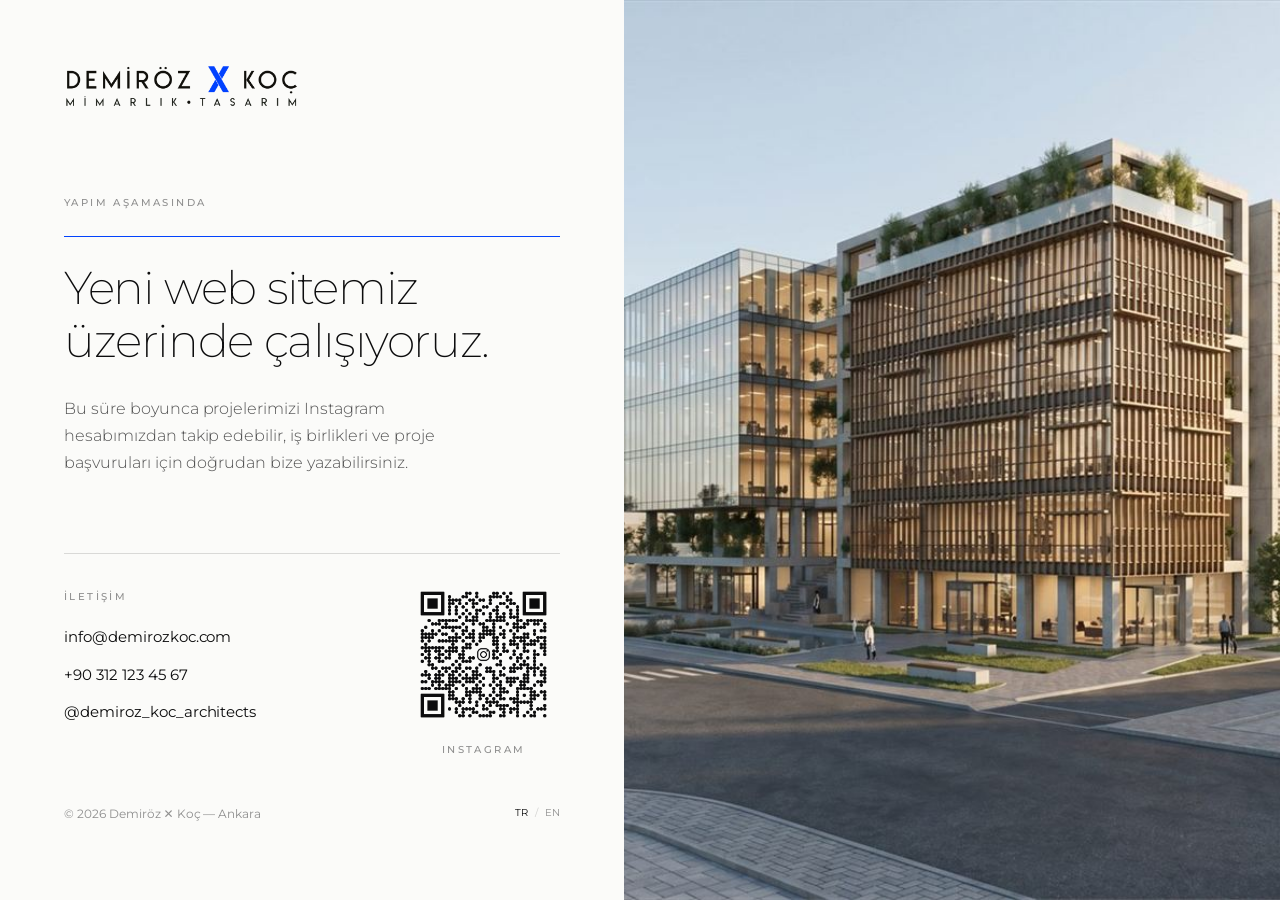
==== hold/index.html @ 9e687694 "﻿Yapim asamasinda sayfasi + Pages is akisi - hold/ : tek dosyalik bekleme sayfasi, harici bagimlilik" ====
<!DOCTYPE html>
<html lang="tr">
<head>
<meta charset="utf-8">
<meta name="viewport" content="width=device-width, initial-scale=1">
<title>Demiröz ✕ Koç — Mimarlık • Tasarım</title>
<meta name="description" content="Demiröz ✕ Koç Mimarlık • Tasarım. Yeni web sitemiz yapım aşamasında.">
<meta name="robots" content="index, follow">
<link rel="icon" href="assets/favicon.svg" type="image/svg+xml">
<link rel="preconnect" href="https://fonts.googleapis.com">
<link rel="preconnect" href="https://fonts.gstatic.com" crossorigin>
<link href="https://fonts.googleapis.com/css2?family=Montserrat:wght@200;300;400;500&display=swap" rel="stylesheet">
<meta property="og:title" content="Demiröz ✕ Koç — Mimarlık • Tasarım">
<meta property="og:description" content="Yeni web sitemiz yapım aşamasında.">
<meta property="og:image" content="assets/gorsel.jpg">
<meta property="og:type" content="website">

<style>
:root {
  --ink:   #0C0C0D;
  --ink-70:rgba(12,12,13,.70);
  --ink-45:rgba(12,12,13,.45);
  --paper: #FBFBF9;
  --blue:  #0243FC;
  --line:  rgba(12,12,13,.14);
  --ease:  cubic-bezier(.22,1,.36,1);
}
*,*::before,*::after { box-sizing: border-box; }
html { -webkit-text-size-adjust: 100%; }
body {
  margin: 0;
  min-height: 100svh;
  background: var(--paper);
  color: var(--ink);
  font-family: "Montserrat", "Century Gothic", system-ui, sans-serif;
  font-size: .9375rem;
  line-height: 1.78;
  font-weight: 400;
  letter-spacing: -.002em;
  -webkit-font-smoothing: antialiased;
  -moz-osx-font-smoothing: grayscale;
}
img { display: block; max-width: 100%; height: auto; }
a { color: inherit; text-decoration: none; }
button { font: inherit; color: inherit; background: none; border: 0; cursor: pointer; }
::selection { background: var(--blue); color: #fff; }
:focus-visible { outline: 1.5px solid var(--blue); outline-offset: 4px; }

/* ---------- Layout: text left, image right ---------- */
.wrap {
  min-height: 100svh;
  display: grid;
  grid-template-rows: 1fr auto;
  /* minmax(0,…) — an auto track takes the image's intrinsic width as its
     min-content size, which pushes the layout wider than the viewport */
  grid-template-columns: minmax(0, 1fr);
}
@media (min-width: 60rem) {
  .wrap {
    grid-template-rows: none;
    grid-template-columns: minmax(0, 1fr) minmax(0, 1.05fr);
  }
}
.panel, .media { min-width: 0; }

.panel {
  display: flex;
  flex-direction: column;
  padding: clamp(1.75rem, 5vw, 4.5rem);
  min-height: 60svh;
}
@media (min-width: 60rem) { .panel { min-height: 100svh; } }

.brand img { height: clamp(1.9rem, 4.2vw, 2.75rem); width: auto; }

.middle { margin-top: auto; padding-block: clamp(2.5rem, 6vh, 4rem); }

.label {
  font-size: .625rem;
  font-weight: 500;
  letter-spacing: .24em;
  text-transform: uppercase;
  color: var(--ink-45);
}

/* The rule slowly fills — a quiet "in progress" signal, no spinner needed */
.rule {
  position: relative;
  height: 1px;
  background: var(--line);
  margin: 1.5rem 0;
  overflow: hidden;
}
.rule::after {
  content: "";
  position: absolute;
  inset: 0;
  background: var(--blue);
  transform-origin: left;
  animation: fill 4.5s var(--ease) infinite;
}
@keyframes fill {
  0%   { transform: scaleX(0);   opacity: 1; }
  55%  { transform: scaleX(1);   opacity: 1; }
  85%  { transform: scaleX(1);   opacity: 0; }
  100% { transform: scaleX(0);   opacity: 0; }
}

h1 {
  margin: 0;
  font-weight: 200;
  font-size: clamp(1.75rem, 3.6vw, 3.1rem);
  line-height: 1.16;
  letter-spacing: -.03em;
  max-width: 15ch;
}
.lede {
  margin: 1.75rem 0 0;
  font-weight: 300;
  font-size: clamp(1rem, 1.25vw, 1.125rem);
  line-height: 1.68;
  color: var(--ink-70);
  max-width: 38ch;
}

.foot { margin-top: auto; }
.foot__rule { height: 1px; background: var(--line); margin-bottom: 1.5rem; }

.foot__cols {
  display: flex;
  flex-wrap: wrap;
  gap: 1.75rem 2.5rem;
  align-items: flex-start;
  justify-content: space-between;
}
.contact { display: grid; gap: .55rem; }

/* Kept at 148px+: below roughly 140px the code stops reading reliably
   when a phone camera is pointed at a screen. */
.qr {
  flex: 0 0 auto;
  display: grid;
  gap: .6rem;
  justify-items: center;
}
.qr img {
  width: clamp(9.25rem, 12vw, 10.5rem);
  height: auto;
  display: block;
}
.qr .label { transition: color .35s var(--ease); }
.qr:hover .label { color: var(--ink); }
.contact a {
  position: relative;
  display: inline-block;
  width: fit-content;
  padding-bottom: 2px;
}
.contact a::after {
  content: "";
  position: absolute; left: 0; bottom: 0;
  width: 100%; height: 1px;
  background: currentColor;
  transform: scaleX(0);
  transform-origin: left;
  transition: transform .55s var(--ease);
}
.contact a:hover::after { transform: scaleX(1); }

.bottom {
  display: flex;
  flex-wrap: wrap;
  gap: .75rem 1.5rem;
  justify-content: space-between;
  align-items: center;
  margin-top: 2rem;
}
.small { font-size: .75rem; color: var(--ink-45); }

.lang { display: flex; gap: .4rem; align-items: center; font-size: .625rem; letter-spacing: .14em; color: var(--ink-45); }
.lang button { padding: .2rem 0; transition: color .35s; }
.lang button[aria-pressed="true"] { color: var(--ink); }
.lang .sep { opacity: .4; }

/* ---------- Image ---------- */
.media { position: relative; background: #101012; overflow: hidden; min-height: 40svh; }
@media (min-width: 60rem) { .media { min-height: 100svh; } }
.media img {
  width: 100%; height: 100%;
  object-fit: cover;
  transform: scale(1.05);
  animation: drift 24s var(--ease) forwards;
}
@keyframes drift { to { transform: scale(1); } }

/* Reveal */
.up { opacity: 0; transform: translateY(1rem); animation: up 1s var(--ease) forwards; }
.up:nth-child(1) { animation-delay: .05s; }
.d1 { animation-delay: .18s; }
.d2 { animation-delay: .28s; }
.d3 { animation-delay: .38s; }
@keyframes up { to { opacity: 1; transform: none; } }

@media (prefers-reduced-motion: reduce) {
  *, *::before, *::after {
    animation-duration: .01ms !important;
    animation-iteration-count: 1 !important;
    transition-duration: .01ms !important;
  }
  .up { opacity: 1; transform: none; }
  .rule::after { transform: scaleX(1); }
}
</style>
</head>
<body>

<div class="wrap">
  <div class="panel">

    <a class="brand up" href="/" aria-label="Demiröz ✕ Koç">
      <img src="assets/logo-tr.png"
           data-src-tr="assets/logo-tr.png"
           data-src-en="assets/logo-en.png"
           alt="Demiröz ✕ Koç Mimarlık • Tasarım">
    </a>

    <div class="middle">
      <p class="label up d1" data-i18n="label">Yapım Aşamasında</p>
      <div class="rule up d1" aria-hidden="true"></div>
      <h1 class="up d2" data-i18n="h1">Yeni web sitemiz üzerinde çalışıyoruz.</h1>
      <p class="lede up d3" data-i18n="lede">Bu süre boyunca projelerimizi Instagram hesabımızdan takip edebilir, iş birlikleri ve proje başvuruları için doğrudan bize yazabilirsiniz.</p>
    </div>

    <div class="foot up d3">
      <div class="foot__rule"></div>
      <div class="foot__cols">
        <div class="contact">
          <p class="label" data-i18n="contactLabel">İletişim</p>
          <a href="mailto:info@demirozkoc.com">info@demirozkoc.com</a>
          <a href="tel:+903121234567">+90 312 123 45 67</a>
          <a href="https://instagram.com/demiroz_koc_architects" target="_blank" rel="noopener">@demiroz_koc_architects</a>
        </div>

        <a class="qr" href="https://instagram.com/demiroz_koc_architects" target="_blank" rel="noopener">
          <img src="assets/qr-instagram.png" alt="Instagram hesabımıza gitmek için kodu okutun" width="1080" height="1080">
          <span class="label" data-i18n="qrLabel">Instagram</span>
        </a>
      </div>
      <div class="bottom">
        <p class="small">© <span id="year">2026</span> Demiröz ✕ Koç — <span data-i18n="city">Ankara</span></p>
        <span class="lang" role="group" aria-label="Dil / Language">
          <button type="button" data-lang="tr" aria-pressed="true">TR</button>
          <span class="sep" aria-hidden="true">/</span>
          <button type="button" data-lang="en" aria-pressed="false">EN</button>
        </span>
      </div>
    </div>

  </div>

  <div class="media">
    <img src="assets/gorsel.jpg" alt="Zabjelo Kültür ve Toplum Merkezi — Podgorica">
  </div>
</div>

<script>
(function () {
  document.getElementById('year').textContent = new Date().getFullYear();

  var EN = {
    label: "Under Construction",
    h1: "We are working on our new website.",
    lede: "In the meantime you can follow our projects on Instagram, or write to us directly for collaborations and project enquiries.",
    contactLabel: "Contact",
    qrLabel: "Instagram",
    city: "Ankara"
  };

  var nodes = document.querySelectorAll('[data-i18n]');
  var TR = {};
  nodes.forEach(function (n) { TR[n.getAttribute('data-i18n')] = n.textContent; });

  var trTitle = document.title;
  var enTitle = "Demiröz ✕ Koç — Architecture & Design";

  function apply(lang) {
    var dict = lang === 'en' ? EN : TR;
    nodes.forEach(function (n) {
      var k = n.getAttribute('data-i18n');
      if (dict[k] != null) n.textContent = dict[k];
    });
    document.querySelectorAll('[data-src-tr][data-src-en]').forEach(function (img) {
      img.src = img.getAttribute(lang === 'en' ? 'data-src-en' : 'data-src-tr');
    });
    document.documentElement.lang = lang;
    document.title = lang === 'en' ? enTitle : trTitle;
    document.querySelectorAll('[data-lang]').forEach(function (b) {
      b.setAttribute('aria-pressed', String(b.getAttribute('data-lang') === lang));
    });
    try { localStorage.setItem('dk-lang', lang); } catch (e) {}
  }

  document.querySelectorAll('[data-lang]').forEach(function (b) {
    b.addEventListener('click', function () { apply(b.getAttribute('data-lang')); });
  });

  try { if (localStorage.getItem('dk-lang') === 'en') apply('en'); } catch (e) {}
})();
</script>
</body>
</html>
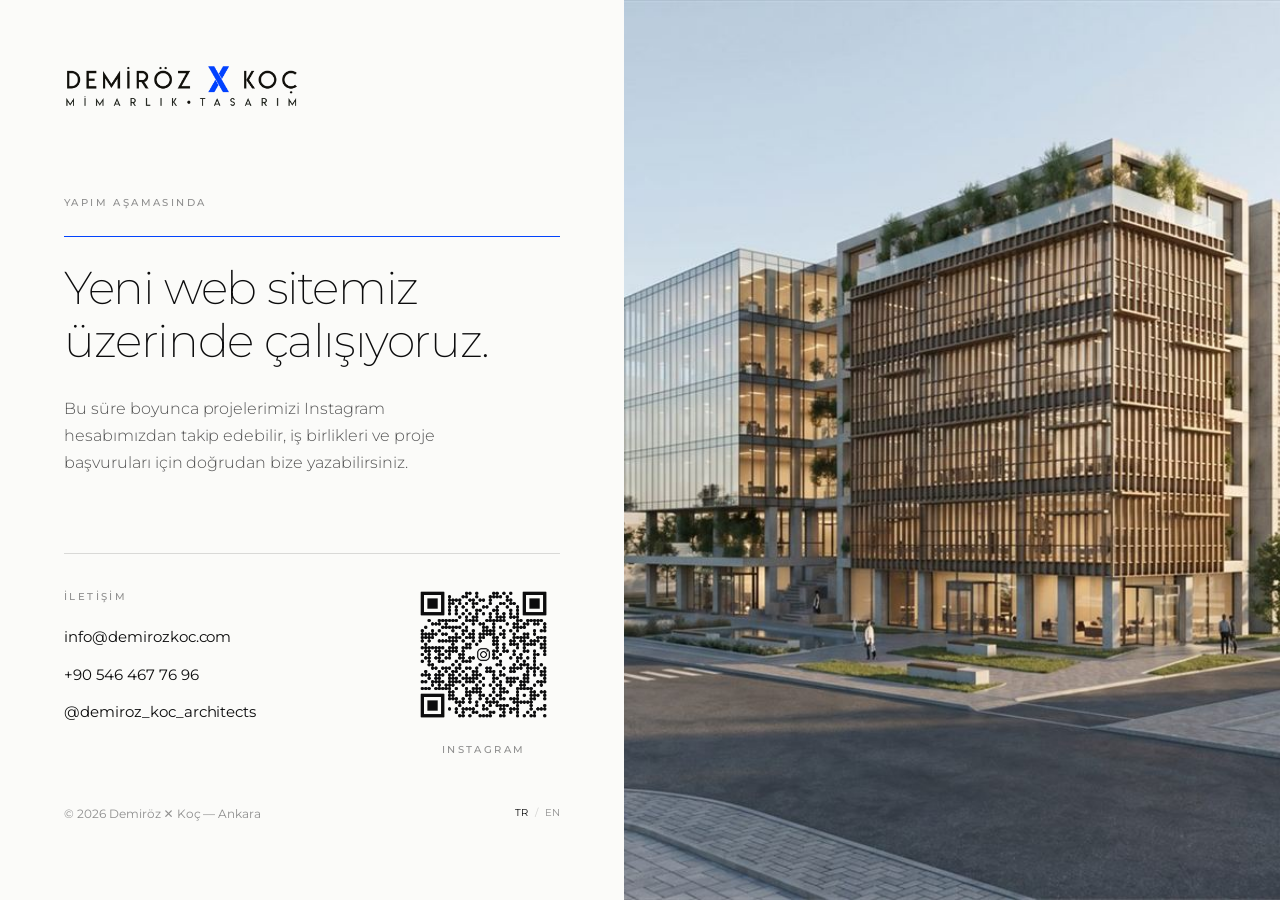
==== commit 459b989c: "﻿Gercek telefon numarasi eklendi +90 546 467 76 96 tum sayfalara ve bekleme sayfasina islendi. E-pos" ====
--- a/hold/index.html
+++ b/hold/index.html
@@ -237,7 +237,7 @@
         <div class="contact">
           <p class="label" data-i18n="contactLabel">İletişim</p>
           <a href="mailto:info@demirozkoc.com">info@demirozkoc.com</a>
-          <a href="tel:+903121234567">+90 312 123 45 67</a>
+          <a href="tel:+905464677696">+90 546 467 76 96</a>
           <a href="https://instagram.com/demiroz_koc_architects" target="_blank" rel="noopener">@demiroz_koc_architects</a>
         </div>
 
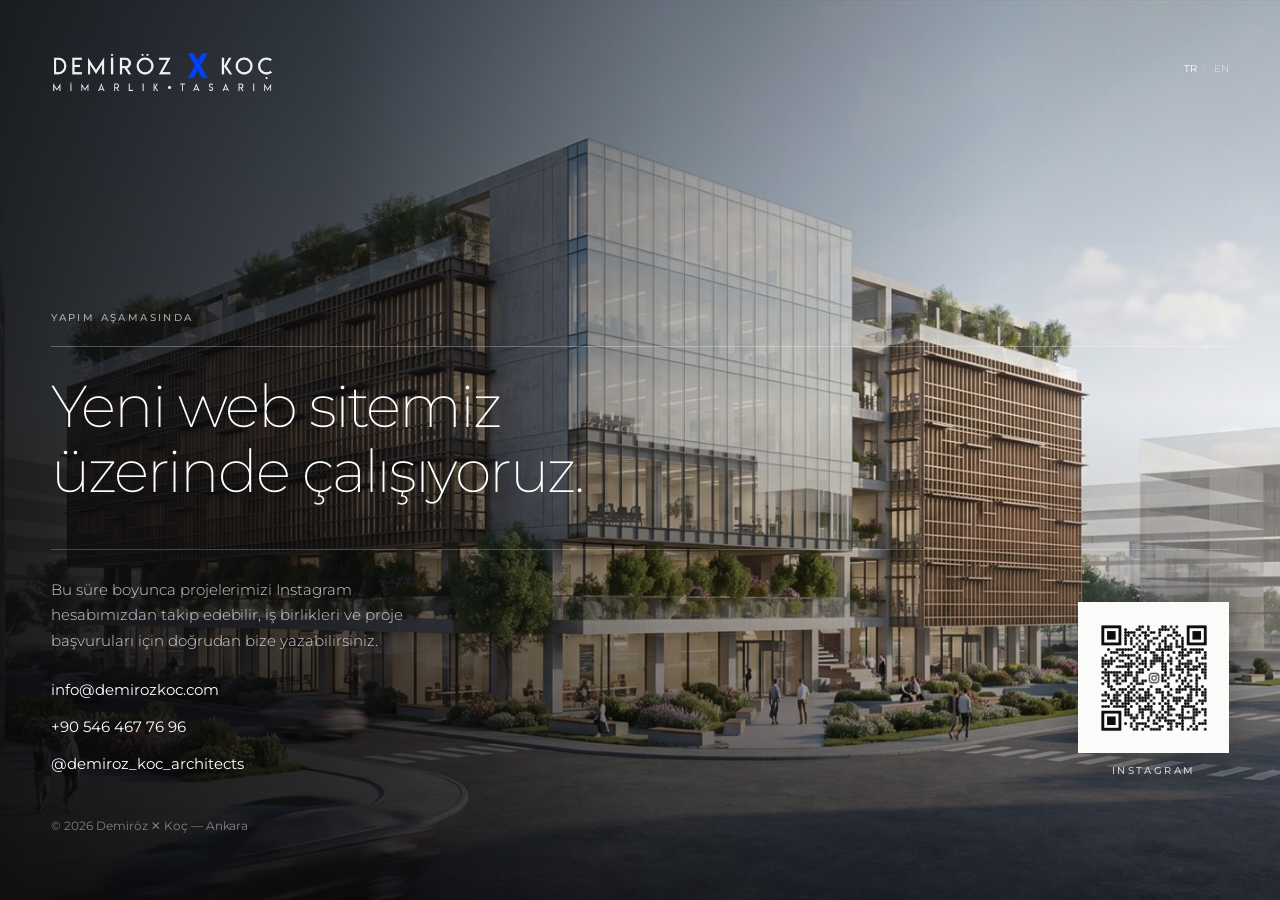
==== commit 9566de12: "﻿Anasayfa slayti, proje kunyesi, galeri ve kategori duzeni Anasayfa - Hero artik 5 render slayti (3," ====
--- a/hold/index.html
+++ b/hold/index.html
@@ -17,189 +17,196 @@
 
 <style>
 :root {
-  --ink:   #0C0C0D;
-  --ink-70:rgba(12,12,13,.70);
-  --ink-45:rgba(12,12,13,.45);
-  --paper: #FBFBF9;
-  --blue:  #0243FC;
-  --line:  rgba(12,12,13,.14);
-  --ease:  cubic-bezier(.22,1,.36,1);
+  --blue: #0243FC;
+  --ink:  #0C0C0D;
+  --paper:#FBFBF9;
+  --ease: cubic-bezier(.22,1,.36,1);
 }
 *,*::before,*::after { box-sizing: border-box; }
 html { -webkit-text-size-adjust: 100%; }
 body {
   margin: 0;
   min-height: 100svh;
-  background: var(--paper);
-  color: var(--ink);
+  background: #0E0F11;
+  color: #fff;
   font-family: "Montserrat", "Century Gothic", system-ui, sans-serif;
   font-size: .9375rem;
   line-height: 1.78;
-  font-weight: 400;
   letter-spacing: -.002em;
   -webkit-font-smoothing: antialiased;
   -moz-osx-font-smoothing: grayscale;
+  overflow-x: hidden;
 }
 img { display: block; max-width: 100%; height: auto; }
 a { color: inherit; text-decoration: none; }
 button { font: inherit; color: inherit; background: none; border: 0; cursor: pointer; }
 ::selection { background: var(--blue); color: #fff; }
-:focus-visible { outline: 1.5px solid var(--blue); outline-offset: 4px; }
-
-/* ---------- Layout: text left, image right ---------- */
-.wrap {
+:focus-visible { outline: 1.5px solid #fff; outline-offset: 4px; }
+
+/* ---------- Full-bleed stage ---------- */
+.stage {
+  position: relative;
   min-height: 100svh;
-  display: grid;
-  grid-template-rows: 1fr auto;
-  /* minmax(0,…) — an auto track takes the image's intrinsic width as its
-     min-content size, which pushes the layout wider than the viewport */
-  grid-template-columns: minmax(0, 1fr);
-}
-@media (min-width: 60rem) {
-  .wrap {
-    grid-template-rows: none;
-    grid-template-columns: minmax(0, 1fr) minmax(0, 1.05fr);
-  }
-}
-.panel, .media { min-width: 0; }
-
-.panel {
   display: flex;
   flex-direction: column;
-  padding: clamp(1.75rem, 5vw, 4.5rem);
-  min-height: 60svh;
-}
-@media (min-width: 60rem) { .panel { min-height: 100svh; } }
-
-.brand img { height: clamp(1.9rem, 4.2vw, 2.75rem); width: auto; }
-
-.middle { margin-top: auto; padding-block: clamp(2.5rem, 6vh, 4rem); }
+  padding: clamp(1.5rem, 4vw, 3.5rem);
+  isolation: isolate;
+  overflow: hidden;
+}
+.stage__media { position: absolute; inset: 0; z-index: -2; }
+.stage__media img {
+  width: 100%; height: 100%;
+  object-fit: cover;
+  transform: scale(1.06);
+  animation: drift 26s var(--ease) forwards;
+}
+@keyframes drift { to { transform: scale(1); } }
+
+/* Two scrims. The horizontal one does the real work: the type is all
+   left-aligned, so shading the left third buys contrast while leaving the
+   right side of the render clean. A daylight image can't carry white type
+   on a flat overlay without going muddy. */
+.stage::after {
+  content: "";
+  position: absolute; inset: 0; z-index: -1;
+  background:
+    linear-gradient(to right,
+      rgba(8,8,10,.86) 0%,
+      rgba(8,8,10,.66) 26%,
+      rgba(8,8,10,.28) 52%,
+      rgba(8,8,10,.02) 78%,
+      rgba(8,8,10,0)   100%),
+    linear-gradient(to top,
+      rgba(8,8,10,.62) 0%,
+      rgba(8,8,10,.22) 26%,
+      rgba(8,8,10,0)   55%,
+      rgba(8,8,10,.24) 100%);
+}
+
+/* ---------- Top bar ---------- */
+.top {
+  display: flex;
+  align-items: flex-start;
+  justify-content: space-between;
+  gap: 1.5rem;
+}
+.brand img { height: clamp(1.75rem, 3.4vw, 2.6rem); width: auto; }
+
+.lang {
+  display: flex; gap: .4rem; align-items: center;
+  font-size: .625rem; letter-spacing: .14em;
+  color: rgba(255,255,255,.5);
+  padding-top: .35rem;
+}
+.lang button { padding: .2rem 0; transition: color .35s; }
+.lang button[aria-pressed="true"] { color: #fff; }
+.lang .sep { opacity: .4; }
+
+/* ---------- Bottom content ---------- */
+.foot { margin-top: auto; padding-top: clamp(3rem, 10vh, 7rem); }
 
 .label {
   font-size: .625rem;
   font-weight: 500;
   letter-spacing: .24em;
   text-transform: uppercase;
-  color: var(--ink-45);
-}
-
-/* The rule slowly fills — a quiet "in progress" signal, no spinner needed */
-.rule {
-  position: relative;
+  color: rgba(255,255,255,.62);
+}
+
+.datum {
   height: 1px;
-  background: var(--line);
-  margin: 1.5rem 0;
-  overflow: hidden;
-}
-.rule::after {
-  content: "";
-  position: absolute;
-  inset: 0;
-  background: var(--blue);
+  background: rgba(255,255,255,.28);
+  margin: 1.25rem 0 clamp(1.25rem, 3vh, 2rem);
+  transform: scaleX(0);
   transform-origin: left;
-  animation: fill 4.5s var(--ease) infinite;
-}
-@keyframes fill {
-  0%   { transform: scaleX(0);   opacity: 1; }
-  55%  { transform: scaleX(1);   opacity: 1; }
-  85%  { transform: scaleX(1);   opacity: 0; }
-  100% { transform: scaleX(0);   opacity: 0; }
-}
+  animation: datum 1.5s var(--ease) .3s forwards;
+}
+@keyframes datum { to { transform: scaleX(1); } }
 
 h1 {
   margin: 0;
   font-weight: 200;
-  font-size: clamp(1.75rem, 3.6vw, 3.1rem);
-  line-height: 1.16;
-  letter-spacing: -.03em;
-  max-width: 15ch;
-}
-.lede {
-  margin: 1.75rem 0 0;
-  font-weight: 300;
-  font-size: clamp(1rem, 1.25vw, 1.125rem);
-  line-height: 1.68;
-  color: var(--ink-70);
-  max-width: 38ch;
-}
-
-.foot { margin-top: auto; }
-.foot__rule { height: 1px; background: var(--line); margin-bottom: 1.5rem; }
-
-.foot__cols {
+  font-size: clamp(1.9rem, 4.6vw, 4.25rem);
+  line-height: 1.1;
+  letter-spacing: -.035em;
+  max-width: 17ch;
+}
+
+.cols {
+  margin-top: clamp(2rem, 5vh, 3.25rem);
+  padding-top: clamp(1.25rem, 3vh, 2rem);
+  border-top: 1px solid rgba(255,255,255,.22);
   display: flex;
   flex-wrap: wrap;
-  gap: 1.75rem 2.5rem;
-  align-items: flex-start;
+  gap: 1.75rem clamp(2rem, 5vw, 4rem);
+  align-items: flex-end;
   justify-content: space-between;
 }
-.contact { display: grid; gap: .55rem; }
-
-/* Kept at 148px+: below roughly 140px the code stops reading reliably
-   when a phone camera is pointed at a screen. */
+.lede {
+  margin: 0;
+  font-weight: 300;
+  font-size: clamp(.9375rem, 1.15vw, 1.0625rem);
+  line-height: 1.7;
+  color: rgba(255,255,255,.80);
+  max-width: 36ch;
+}
+.contact { display: grid; gap: .5rem; }
+.contact a { position: relative; display: inline-block; width: fit-content; padding-bottom: 2px; }
+.contact a::after {
+  content: ""; position: absolute; left: 0; bottom: 0;
+  width: 100%; height: 1px; background: currentColor;
+  transform: scaleX(0); transform-origin: left;
+  transition: transform .55s var(--ease);
+}
+.contact a:hover::after { transform: scaleX(1); }
+
+/* The code has to stay dark-on-light to scan, so it gets its own paper tile
+   rather than being inverted onto the photograph. */
 .qr {
   flex: 0 0 auto;
   display: grid;
-  gap: .6rem;
+  gap: .55rem;
   justify-items: center;
 }
-.qr img {
-  width: clamp(9.25rem, 12vw, 10.5rem);
-  height: auto;
+.qr__tile {
+  background: var(--paper);
+  padding: .7rem;
   display: block;
 }
-.qr .label { transition: color .35s var(--ease); }
-.qr:hover .label { color: var(--ink); }
-.contact a {
-  position: relative;
-  display: inline-block;
-  width: fit-content;
-  padding-bottom: 2px;
-}
-.contact a::after {
-  content: "";
-  position: absolute; left: 0; bottom: 0;
-  width: 100%; height: 1px;
-  background: currentColor;
-  transform: scaleX(0);
-  transform-origin: left;
-  transition: transform .55s var(--ease);
-}
-.contact a:hover::after { transform: scaleX(1); }
-
-.bottom {
-  display: flex;
-  flex-wrap: wrap;
-  gap: .75rem 1.5rem;
-  justify-content: space-between;
-  align-items: center;
-  margin-top: 2rem;
-}
-.small { font-size: .75rem; color: var(--ink-45); }
-
-.lang { display: flex; gap: .4rem; align-items: center; font-size: .625rem; letter-spacing: .14em; color: var(--ink-45); }
-.lang button { padding: .2rem 0; transition: color .35s; }
-.lang button[aria-pressed="true"] { color: var(--ink); }
-.lang .sep { opacity: .4; }
-
-/* ---------- Image ---------- */
-.media { position: relative; background: #101012; overflow: hidden; min-height: 40svh; }
-@media (min-width: 60rem) { .media { min-height: 100svh; } }
-.media img {
-  width: 100%; height: 100%;
-  object-fit: cover;
-  transform: scale(1.05);
-  animation: drift 24s var(--ease) forwards;
-}
-@keyframes drift { to { transform: scale(1); } }
+.qr__tile img { width: clamp(8rem, 10vw, 9.5rem); height: auto; }
+.qr .label { color: rgba(255,255,255,.75); transition: color .35s var(--ease); }
+.qr:hover .label { color: #fff; }
+/* Sits over the clear part of the render, so it carries its own shadow */
+.qr__tile { box-shadow: 0 2px 40px rgba(8,8,10,.35); }
+
+.copy {
+  margin-top: clamp(1.5rem, 4vh, 2.5rem);
+  font-size: .75rem;
+  color: rgba(255,255,255,.45);
+}
 
 /* Reveal */
 .up { opacity: 0; transform: translateY(1rem); animation: up 1s var(--ease) forwards; }
-.up:nth-child(1) { animation-delay: .05s; }
-.d1 { animation-delay: .18s; }
-.d2 { animation-delay: .28s; }
-.d3 { animation-delay: .38s; }
+.d0 { animation-delay: .06s; }
+.d1 { animation-delay: .20s; }
+.d2 { animation-delay: .32s; }
+.d3 { animation-delay: .44s; }
 @keyframes up { to { opacity: 1; transform: none; } }
+
+@media (max-width: 48rem) {
+  .cols { align-items: flex-start; }
+  .qr__tile img { width: 8rem; }
+  /* Narrow screens: the text spans the full width, so a left-side scrim
+     buys nothing. Weight it vertically instead. */
+  .stage::after {
+    background: linear-gradient(to top,
+      rgba(8,8,10,.90) 0%,
+      rgba(8,8,10,.80) 30%,
+      rgba(8,8,10,.58) 52%,
+      rgba(8,8,10,.22) 76%,
+      rgba(8,8,10,.34) 100%);
+  }
+}
 
 @media (prefers-reduced-motion: reduce) {
   *, *::before, *::after {
@@ -208,58 +215,53 @@
     transition-duration: .01ms !important;
   }
   .up { opacity: 1; transform: none; }
-  .rule::after { transform: scaleX(1); }
+  .datum { transform: scaleX(1); }
 }
 </style>
 </head>
 <body>
 
-<div class="wrap">
-  <div class="panel">
-
-    <a class="brand up" href="/" aria-label="Demiröz ✕ Koç">
-      <img src="assets/logo-tr.png"
-           data-src-tr="assets/logo-tr.png"
-           data-src-en="assets/logo-en.png"
+<div class="stage">
+  <div class="stage__media">
+    <img src="assets/gorsel.jpg" alt="" aria-hidden="true">
+  </div>
+
+  <div class="top up d0">
+    <a class="brand" href="/" aria-label="Demiröz ✕ Koç">
+      <img src="assets/logo-tr-w.png"
+           data-src-tr="assets/logo-tr-w.png"
+           data-src-en="assets/logo-en-w.png"
            alt="Demiröz ✕ Koç Mimarlık • Tasarım">
     </a>
-
-    <div class="middle">
-      <p class="label up d1" data-i18n="label">Yapım Aşamasında</p>
-      <div class="rule up d1" aria-hidden="true"></div>
-      <h1 class="up d2" data-i18n="h1">Yeni web sitemiz üzerinde çalışıyoruz.</h1>
-      <p class="lede up d3" data-i18n="lede">Bu süre boyunca projelerimizi Instagram hesabımızdan takip edebilir, iş birlikleri ve proje başvuruları için doğrudan bize yazabilirsiniz.</p>
-    </div>
-
-    <div class="foot up d3">
-      <div class="foot__rule"></div>
-      <div class="foot__cols">
-        <div class="contact">
-          <p class="label" data-i18n="contactLabel">İletişim</p>
+    <span class="lang" role="group" aria-label="Dil / Language">
+      <button type="button" data-lang="tr" aria-pressed="true">TR</button>
+      <span class="sep" aria-hidden="true">/</span>
+      <button type="button" data-lang="en" aria-pressed="false">EN</button>
+    </span>
+  </div>
+
+  <div class="foot">
+    <p class="label up d1" data-i18n="label">Yapım Aşamasında</p>
+    <div class="datum" aria-hidden="true"></div>
+    <h1 class="up d2" data-i18n="h1">Yeni web sitemiz üzerinde çalışıyoruz.</h1>
+
+    <div class="cols up d3">
+      <div>
+        <p class="lede" data-i18n="lede">Bu süre boyunca projelerimizi Instagram hesabımızdan takip edebilir, iş birlikleri ve proje başvuruları için doğrudan bize yazabilirsiniz.</p>
+        <div class="contact" style="margin-top:1.5rem">
           <a href="mailto:info@demirozkoc.com">info@demirozkoc.com</a>
           <a href="tel:+905464677696">+90 546 467 76 96</a>
           <a href="https://instagram.com/demiroz_koc_architects" target="_blank" rel="noopener">@demiroz_koc_architects</a>
         </div>
-
-        <a class="qr" href="https://instagram.com/demiroz_koc_architects" target="_blank" rel="noopener">
-          <img src="assets/qr-instagram.png" alt="Instagram hesabımıza gitmek için kodu okutun" width="1080" height="1080">
-          <span class="label" data-i18n="qrLabel">Instagram</span>
-        </a>
       </div>
-      <div class="bottom">
-        <p class="small">© <span id="year">2026</span> Demiröz ✕ Koç — <span data-i18n="city">Ankara</span></p>
-        <span class="lang" role="group" aria-label="Dil / Language">
-          <button type="button" data-lang="tr" aria-pressed="true">TR</button>
-          <span class="sep" aria-hidden="true">/</span>
-          <button type="button" data-lang="en" aria-pressed="false">EN</button>
-        </span>
-      </div>
+
+      <a class="qr" href="https://instagram.com/demiroz_koc_architects" target="_blank" rel="noopener">
+        <span class="qr__tile"><img src="assets/qr-instagram.png" alt="Instagram hesabımıza gitmek için kodu okutun"></span>
+        <span class="label" data-i18n="qrLabel">Instagram</span>
+      </a>
     </div>
 
-  </div>
-
-  <div class="media">
-    <img src="assets/gorsel.jpg" alt="Zabjelo Kültür ve Toplum Merkezi — Podgorica">
+    <p class="copy">© <span id="year">2026</span> Demiröz ✕ Koç — <span data-i18n="city">Ankara</span></p>
   </div>
 </div>
 
@@ -271,7 +273,6 @@
     label: "Under Construction",
     h1: "We are working on our new website.",
     lede: "In the meantime you can follow our projects on Instagram, or write to us directly for collaborations and project enquiries.",
-    contactLabel: "Contact",
     qrLabel: "Instagram",
     city: "Ankara"
   };
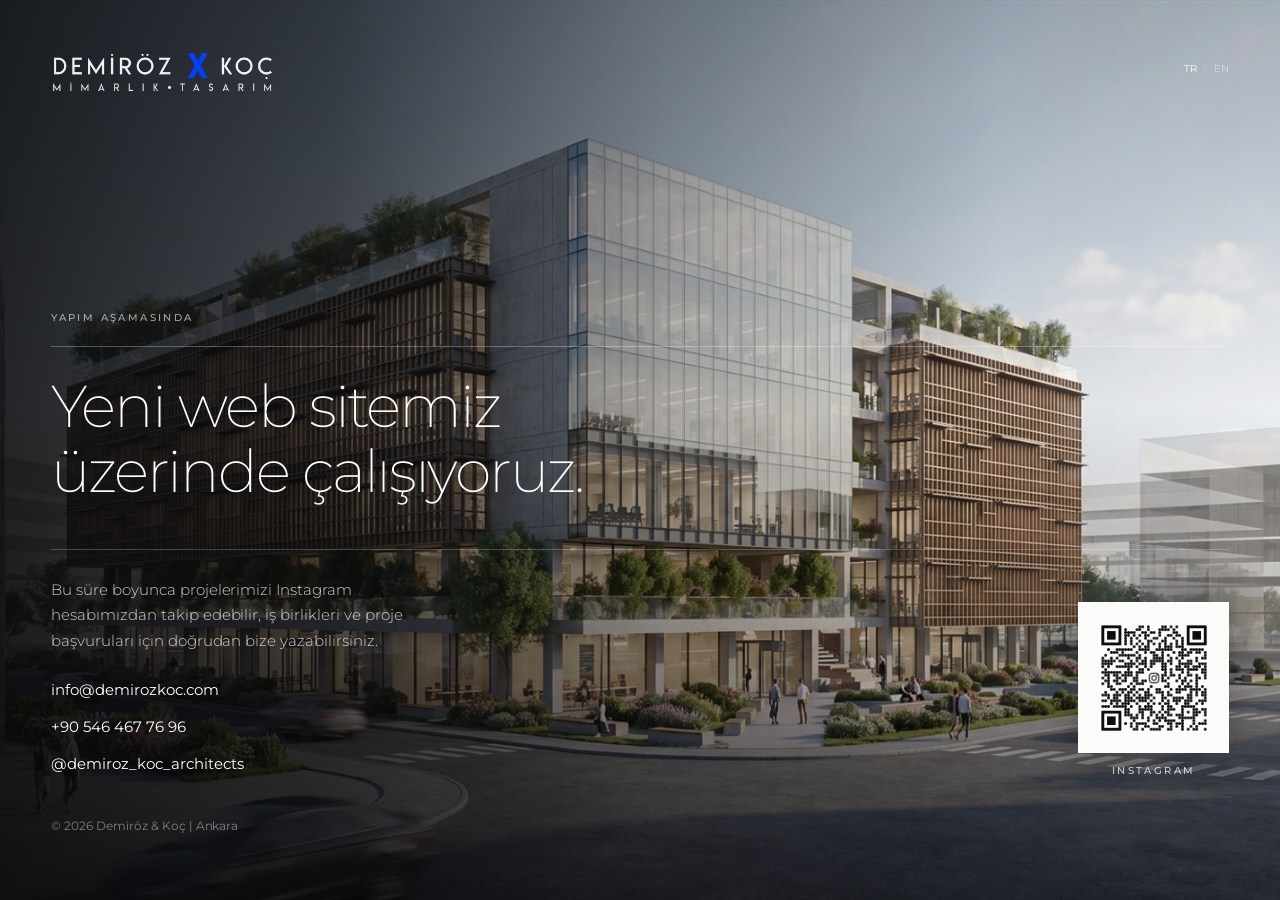
==== commit 31cbde0c: "İletişim sayfası iki kolon, footer tek satır, stüdyo yeniden hizalandı İletişim - Bilgiler sayfanın " ====
--- a/hold/index.html
+++ b/hold/index.html
@@ -3,14 +3,14 @@
 <head>
 <meta charset="utf-8">
 <meta name="viewport" content="width=device-width, initial-scale=1">
-<title>Demiröz ✕ Koç — Mimarlık • Tasarım</title>
-<meta name="description" content="Demiröz ✕ Koç Mimarlık • Tasarım. Yeni web sitemiz yapım aşamasında.">
+<title>Demiröz &amp; Koç | Mimarlık • Tasarım</title>
+<meta name="description" content="Demiröz &amp; Koç Mimarlık • Tasarım. Yeni web sitemiz yapım aşamasında.">
 <meta name="robots" content="index, follow">
-<link rel="icon" href="assets/favicon.svg" type="image/svg+xml">
+<link rel="icon" type="image/png" href="assets/favicon.png">
 <link rel="preconnect" href="https://fonts.googleapis.com">
 <link rel="preconnect" href="https://fonts.gstatic.com" crossorigin>
 <link href="https://fonts.googleapis.com/css2?family=Montserrat:wght@200;300;400;500&display=swap" rel="stylesheet">
-<meta property="og:title" content="Demiröz ✕ Koç — Mimarlık • Tasarım">
+<meta property="og:title" content="Demiröz &amp; Koç | Mimarlık • Tasarım">
 <meta property="og:description" content="Yeni web sitemiz yapım aşamasında.">
 <meta property="og:image" content="assets/gorsel.jpg">
 <meta property="og:type" content="website">
@@ -227,11 +227,11 @@
   </div>
 
   <div class="top up d0">
-    <a class="brand" href="/" aria-label="Demiröz ✕ Koç">
+    <a class="brand" href="/" aria-label="Demiröz &amp; Koç">
       <img src="assets/logo-tr-w.png"
            data-src-tr="assets/logo-tr-w.png"
            data-src-en="assets/logo-en-w.png"
-           alt="Demiröz ✕ Koç Mimarlık • Tasarım">
+           alt="Demiröz &amp; Koç Mimarlık • Tasarım">
     </a>
     <span class="lang" role="group" aria-label="Dil / Language">
       <button type="button" data-lang="tr" aria-pressed="true">TR</button>
@@ -261,7 +261,7 @@
       </a>
     </div>
 
-    <p class="copy">© <span id="year">2026</span> Demiröz ✕ Koç — <span data-i18n="city">Ankara</span></p>
+    <p class="copy">© <span id="year">2026</span> Demiröz &amp; Koç | <span data-i18n="city">Ankara</span></p>
   </div>
 </div>
 
@@ -282,7 +282,7 @@
   nodes.forEach(function (n) { TR[n.getAttribute('data-i18n')] = n.textContent; });
 
   var trTitle = document.title;
-  var enTitle = "Demiröz ✕ Koç — Architecture & Design";
+  var enTitle = "Demiröz & Koç | Architecture • Design";
 
   function apply(lang) {
     var dict = lang === 'en' ? EN : TR;
